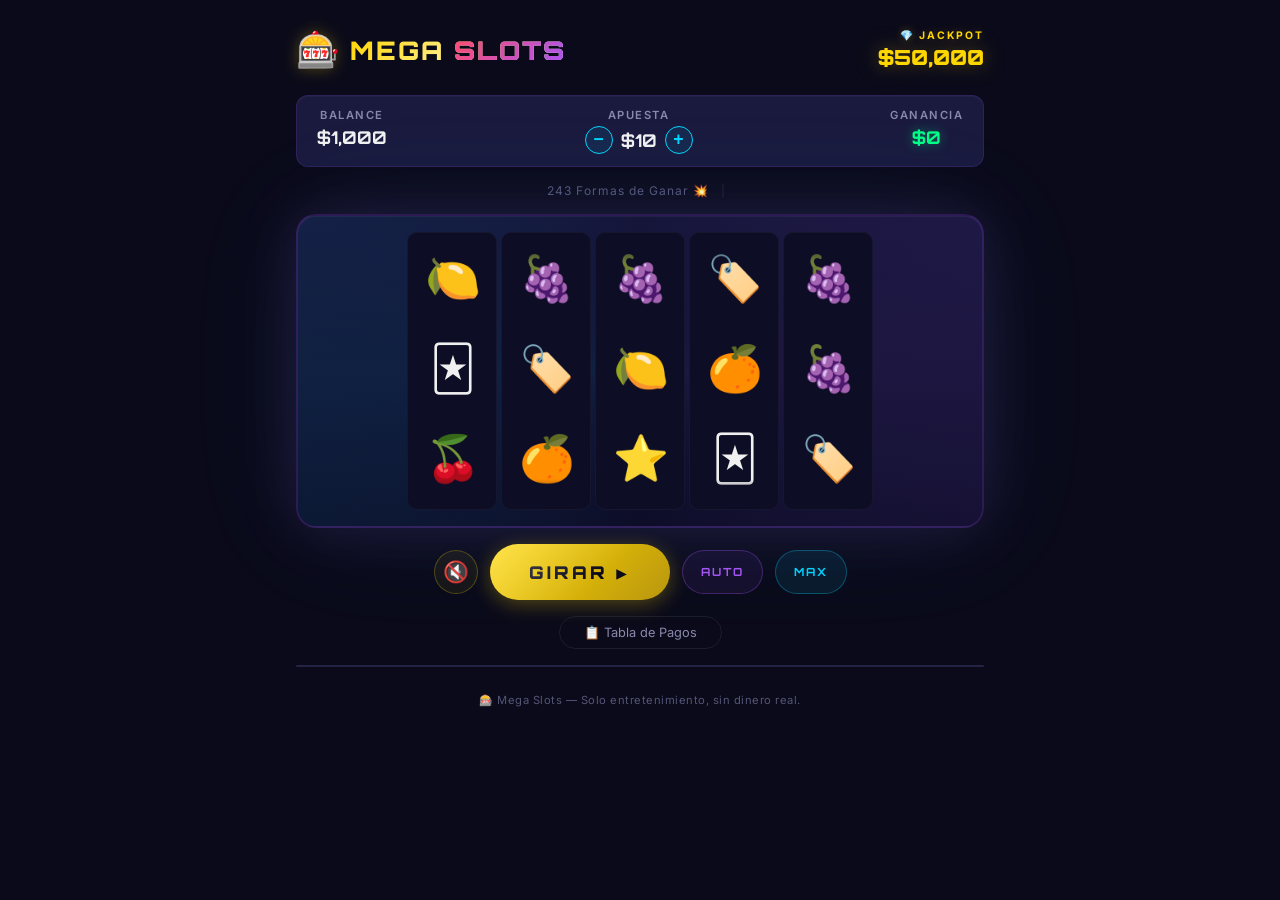
==== SLotou/index.html @ d278fda5 "Move to SLotou directory + add bonus volatility selection system" ====
<!DOCTYPE html>
<html lang="es">
<head>
  <meta charset="UTF-8">
  <meta name="viewport" content="width=device-width, initial-scale=1.0">
  <title>🎰 Mega Slots — Fortune Reels</title>
  <meta name="description" content="Juego de tragamonedas con 3 filas y 5 columnas. Gira los carretes y gana premios.">
  <link rel="preconnect" href="https://fonts.googleapis.com">
  <link href="https://fonts.googleapis.com/css2?family=Orbitron:wght@400;700;900&family=Inter:wght@400;600;700&display=swap" rel="stylesheet">
  <link rel="stylesheet" href="style.css">
</head>
<body>
  <div class="bg-particles" id="particles"></div>

  <div class="app">
    <!-- Header -->
    <header class="header">
      <div class="logo">
        <span class="logo-icon">🎰</span>
        <h1>MEGA <span class="accent">SLOTS</span></h1>
      </div>
      <div class="jackpot-display" id="jackpotDisplay">
        <span class="jackpot-label">💎 JACKPOT</span>
        <span class="jackpot-amount" id="jackpotAmount">$50,000</span>
      </div>
    </header>

    <!-- Balance Bar -->
    <div class="balance-bar">
      <div class="balance-item">
        <span class="balance-label">Balance</span>
        <span class="balance-value" id="balance">$1,000</span>
      </div>
      <div class="balance-item">
        <span class="balance-label">Apuesta</span>
        <div class="bet-controls">
          <button class="bet-btn" id="betDown" aria-label="Reducir apuesta">−</button>
          <span class="balance-value" id="betAmount">$10</span>
          <button class="bet-btn" id="betUp" aria-label="Aumentar apuesta">+</button>
        </div>
      </div>
      <div class="balance-item">
        <span class="balance-label">Ganancia</span>
        <span class="balance-value win-value" id="lastWin">$0</span>
      </div>
    </div>

    <!-- Paylines indicator -->
    <div class="paylines-bar">
      <span>243 Formas de Ganar 💥</span>
      <span class="separator">|</span>
      <span id="autoSpinLabel" style="display:none;">Auto: <strong id="autoSpinCount">0</strong></span>
    </div>

    <!-- Slot Machine -->
    <div class="machine-frame">
      <div class="machine-glow"></div>
      <div class="reels-container" id="reelsContainer">
        <!-- 5 reels, each with 3 visible symbols -->
        <div class="reel" id="reel-0"><div class="reel-strip"></div></div>
        <div class="reel" id="reel-1"><div class="reel-strip"></div></div>
        <div class="reel" id="reel-2"><div class="reel-strip"></div></div>
        <div class="reel" id="reel-3"><div class="reel-strip"></div></div>
        <div class="reel" id="reel-4"><div class="reel-strip"></div></div>
      </div>
      <!-- Win overlay -->
      <div class="win-overlay" id="winOverlay">
        <div class="win-text" id="winText"></div>
      </div>
    </div>

    <!-- Payline win highlights -->
    <div class="win-lines-canvas">
      <canvas id="winLinesCanvas"></canvas>
    </div>

    <!-- Bonus Overlay -->
    <div class="bonus-overlay" id="bonusOverlay">
      <div class="bonus-backdrop"></div>
      <div class="bonus-content" id="bonusContent">
        <!-- Phase 1: Symbol animation -->
        <div class="bonus-intro" id="bonusIntro">
          <div class="bonus-symbol-anim" id="bonusSymbolAnim">⭐</div>
          <div class="bonus-title">¡BONUS ACTIVADO!</div>
          <div class="bonus-subtitle">Elige tu volatilidad</div>
        </div>

        <!-- Phase 2: Volatility selection -->
        <div class="bonus-choices" id="bonusChoices">
          <div class="bonus-card" data-volatility="low" id="bonusCardLow">
            <div class="bonus-card-glow"></div>
            <div class="bonus-card-icon">🛡️</div>
            <div class="bonus-card-title">BAJA</div>
            <div class="bonus-card-subtitle">Volatilidad</div>
            <div class="bonus-card-divider"></div>
            <div class="bonus-card-spins">20 <span>Tiros Gratis</span></div>
            <div class="bonus-card-multi">x2 <span>cada tiro</span></div>
          </div>
          <div class="bonus-card" data-volatility="medium" id="bonusCardMedium">
            <div class="bonus-card-glow"></div>
            <div class="bonus-card-icon">⚡</div>
            <div class="bonus-card-title">MEDIA</div>
            <div class="bonus-card-subtitle">Volatilidad</div>
            <div class="bonus-card-divider"></div>
            <div class="bonus-card-spins">10 <span>Tiros Gratis</span></div>
            <div class="bonus-card-multi">x5 <span>cada tiro</span></div>
          </div>
          <div class="bonus-card" data-volatility="high" id="bonusCardHigh">
            <div class="bonus-card-glow"></div>
            <div class="bonus-card-icon">🔥</div>
            <div class="bonus-card-title">ALTA</div>
            <div class="bonus-card-subtitle">Volatilidad</div>
            <div class="bonus-card-divider"></div>
            <div class="bonus-card-spins">5 <span>Tiros Gratis</span></div>
            <div class="bonus-card-multi">x10 <span>cada tiro</span></div>
          </div>
        </div>
      </div>
    </div>

    <!-- Controls -->
    <div class="controls">
      <button class="sound-toggle" id="soundToggle" title="Activar sonido">🔇</button>
      <button class="spin-btn" id="spinBtn">
        <span class="spin-text">GIRAR</span>
        <span class="spin-icon">▶</span>
      </button>
      <button class="auto-btn" id="autoBtn" title="Auto Spin">AUTO</button>
      <button class="max-btn" id="maxBetBtn" title="Apuesta máxima">MAX</button>
    </div>

    <!-- Audio Controls -->
    <div class="audio-controls" id="audioControls" style="display:none;">
      <div class="audio-control-item">
        <label for="musicToggle">🎵 Música</label>
        <button class="music-toggle" id="musicToggle">OFF</button>
      </div>
      <div class="audio-control-item">
        <label for="volumeSlider">🔊 Volumen</label>
        <input type="range" id="volumeSlider" min="0" max="100" value="60" class="volume-slider">
      </div>
    </div>

    <!-- Paytable -->
    <div class="paytable-toggle">
      <button class="toggle-btn" id="paytableToggle">📋 Tabla de Pagos</button>
    </div>
    <div class="paytable" id="paytable">
      <h3>Tabla de Pagos</h3>
      <div class="paytable-grid" id="paytableGrid"></div>
      <div class="paytable-info">
        <p>🔹 243 Formas de Ganar — símbolos iguales en columnas consecutivas desde la izquierda.</p>
        <p>🔹 No importa la fila: solo necesitan coincidir en las columnas adyacentes.</p>
        <p>🔹 🃏 Wild sustituye cualquier símbolo excepto Scatter.</p>
        <p>🔹 ⭐ 3+ Scatters en cualquier posición otorgan giros gratis.</p>
      </div>
    </div>

    <!-- Footer -->
    <footer class="footer">
      <p>🎰 Mega Slots — Solo entretenimiento, sin dinero real.</p>
    </footer>
  </div>

  <script src="audio.js"></script>
  <script src="game.js"></script>
</body>
</html>
---- SLotou/style.css ----
/* ═══════════════════════════════════════════
   MEGA SLOTS — Design System
   ═══════════════════════════════════════════ */

:root {
  /* Colors */
  --bg-primary: #0a0a1a;
  --bg-secondary: #12122a;
  --bg-card: #1a1a3e;
  --bg-reel: #0d0d25;
  --gold: #ffd700;
  --gold-dark: #b8960f;
  --gold-glow: rgba(255, 215, 0, 0.3);
  --accent: #ff4d6d;
  --accent-glow: rgba(255, 77, 109, 0.4);
  --neon-blue: #00d4ff;
  --neon-purple: #a855f7;
  --neon-green: #22c55e;
  --text-primary: #f0f0f0;
  --text-secondary: #8888aa;
  --text-muted: #555577;
  --win-green: #00ff88;
  --danger: #ef4444;

  /* Spacing */
  --radius: 12px;
  --radius-lg: 20px;

  /* Shadows */
  --shadow-machine: 0 0 60px rgba(168, 85, 247, 0.15), 0 0 120px rgba(0, 212, 255, 0.08), inset 0 1px 0 rgba(255,255,255,0.05);
  --shadow-btn: 0 4px 20px rgba(255, 215, 0, 0.3);
  --shadow-win: 0 0 40px var(--win-green), 0 0 80px rgba(0, 255, 136, 0.3);

  /* Sizing */
  --symbol-size: 90px;
  --reel-gap: 4px;
}

/* ═══════════════════════════════════════════
   Reset & Base
   ═══════════════════════════════════════════ */
*, *::before, *::after {
  margin: 0;
  padding: 0;
  box-sizing: border-box;
}

html {
  font-size: 16px;
  scroll-behavior: smooth;
}

body {
  font-family: 'Inter', system-ui, sans-serif;
  background: var(--bg-primary);
  color: var(--text-primary);
  min-height: 100vh;
  overflow-x: hidden;
  position: relative;
}

/* ═══════════════════════════════════════════
   Background Particles
   ═══════════════════════════════════════════ */
.bg-particles {
  position: fixed;
  inset: 0;
  pointer-events: none;
  z-index: 0;
  overflow: hidden;
}

.particle {
  position: absolute;
  border-radius: 50%;
  opacity: 0;
  animation: floatParticle linear infinite;
}

@keyframes floatParticle {
  0% {
    opacity: 0;
    transform: translateY(100vh) scale(0);
  }
  10% {
    opacity: 1;
  }
  90% {
    opacity: 0.5;
  }
  100% {
    opacity: 0;
    transform: translateY(-10vh) scale(1);
  }
}

/* ═══════════════════════════════════════════
   App Layout
   ═══════════════════════════════════════════ */
.app {
  position: relative;
  z-index: 1;
  max-width: 720px;
  margin: 0 auto;
  padding: 20px 16px 40px;
  display: flex;
  flex-direction: column;
  align-items: center;
  gap: 16px;
}

/* ═══════════════════════════════════════════
   Header
   ═══════════════════════════════════════════ */
.header {
  width: 100%;
  display: flex;
  justify-content: space-between;
  align-items: center;
  padding: 8px 0;
}

.logo {
  display: flex;
  align-items: center;
  gap: 10px;
}

.logo-icon {
  font-size: 2.2rem;
  filter: drop-shadow(0 0 8px var(--gold-glow));
  animation: pulseIcon 2s ease-in-out infinite;
}

@keyframes pulseIcon {
  0%, 100% { transform: scale(1); }
  50% { transform: scale(1.08); }
}

.logo h1 {
  font-family: 'Orbitron', monospace;
  font-size: 1.6rem;
  font-weight: 900;
  letter-spacing: 2px;
  background: linear-gradient(135deg, var(--gold) 0%, #fff 50%, var(--gold) 100%);
  background-size: 200% auto;
  -webkit-background-clip: text;
  -webkit-text-fill-color: transparent;
  background-clip: text;
  animation: shimmerText 3s linear infinite;
}

@keyframes shimmerText {
  0% { background-position: 0% center; }
  100% { background-position: 200% center; }
}

.logo .accent {
  background: linear-gradient(135deg, var(--accent) 0%, var(--neon-purple) 100%);
  -webkit-background-clip: text;
  background-clip: text;
}

.jackpot-display {
  display: flex;
  flex-direction: column;
  align-items: flex-end;
  gap: 2px;
}

.jackpot-label {
  font-size: 0.65rem;
  font-weight: 700;
  text-transform: uppercase;
  letter-spacing: 2px;
  color: var(--gold);
  text-shadow: 0 0 10px var(--gold-glow);
}

.jackpot-amount {
  font-family: 'Orbitron', monospace;
  font-size: 1.3rem;
  font-weight: 900;
  color: var(--gold);
  text-shadow: 0 0 20px var(--gold-glow), 0 0 40px rgba(255, 215, 0, 0.15);
  animation: jackpotPulse 1.5s ease-in-out infinite;
}

@keyframes jackpotPulse {
  0%, 100% { text-shadow: 0 0 20px var(--gold-glow); }
  50% { text-shadow: 0 0 30px var(--gold-glow), 0 0 60px rgba(255, 215, 0, 0.2); }
}

/* ═══════════════════════════════════════════
   Balance Bar
   ═══════════════════════════════════════════ */
.balance-bar {
  width: 100%;
  display: flex;
  justify-content: space-between;
  background: var(--bg-card);
  border-radius: var(--radius);
  padding: 12px 20px;
  border: 1px solid rgba(168, 85, 247, 0.15);
  box-shadow: inset 0 1px 0 rgba(255,255,255,0.03);
}

.balance-item {
  display: flex;
  flex-direction: column;
  align-items: center;
  gap: 4px;
}

.balance-label {
  font-size: 0.7rem;
  text-transform: uppercase;
  letter-spacing: 1.5px;
  color: var(--text-secondary);
  font-weight: 600;
}

.balance-value {
  font-family: 'Orbitron', monospace;
  font-size: 1.1rem;
  font-weight: 700;
  color: var(--text-primary);
}

.win-value {
  color: var(--win-green);
  text-shadow: 0 0 12px rgba(0, 255, 136, 0.4);
}

.bet-controls {
  display: flex;
  align-items: center;
  gap: 8px;
}

.bet-btn {
  width: 28px;
  height: 28px;
  border-radius: 50%;
  border: 1px solid var(--neon-blue);
  background: rgba(0, 212, 255, 0.08);
  color: var(--neon-blue);
  font-size: 1.1rem;
  font-weight: 700;
  cursor: pointer;
  display: flex;
  align-items: center;
  justify-content: center;
  transition: all 0.2s ease;
  line-height: 1;
}

.bet-btn:hover {
  background: rgba(0, 212, 255, 0.2);
  box-shadow: 0 0 12px rgba(0, 212, 255, 0.3);
  transform: scale(1.1);
}

.bet-btn:active {
  transform: scale(0.95);
}

/* ═══════════════════════════════════════════
   Paylines Bar
   ═══════════════════════════════════════════ */
.paylines-bar {
  width: 100%;
  text-align: center;
  font-size: 0.75rem;
  color: var(--text-muted);
  letter-spacing: 1px;
}

.paylines-bar strong {
  color: var(--neon-blue);
}

.separator {
  margin: 0 8px;
  opacity: 0.3;
}

/* ═══════════════════════════════════════════
   Slot Machine Frame
   ═══════════════════════════════════════════ */
.machine-frame {
  position: relative;
  width: 100%;
  background: linear-gradient(180deg, #15153a 0%, #0d0d28 100%);
  border-radius: var(--radius-lg);
  padding: 16px 12px;
  border: 2px solid rgba(168, 85, 247, 0.2);
  box-shadow: var(--shadow-machine);
  overflow: hidden;
}

.machine-glow {
  position: absolute;
  inset: -2px;
  border-radius: var(--radius-lg);
  background: conic-gradient(from 0deg, transparent, var(--neon-purple), transparent, var(--neon-blue), transparent);
  opacity: 0.08;
  animation: rotateGlow 8s linear infinite;
  pointer-events: none;
  z-index: 0;
}

@keyframes rotateGlow {
  100% { transform: rotate(360deg); }
}

.machine-frame.spinning .machine-glow {
  opacity: 0.2;
  animation-duration: 2s;
}

.machine-frame.win-state {
  border-color: var(--win-green);
  box-shadow: var(--shadow-win);
}

/* ═══════════════════════════════════════════
   Reels
   ═══════════════════════════════════════════ */
.reels-container {
  position: relative;
  z-index: 1;
  display: flex;
  gap: var(--reel-gap);
  justify-content: center;
}

.reel {
  width: var(--symbol-size);
  height: calc(var(--symbol-size) * 3 + 8px);
  overflow: hidden;
  position: relative;
  background: var(--bg-reel);
  border-radius: 10px;
  border: 1px solid rgba(255,255,255,0.04);
}

/* Gradient overlay top & bottom for depth effect */
.reel::before,
.reel::after {
  content: '';
  position: absolute;
  left: 0;
  right: 0;
  height: 30px;
  z-index: 5;
  pointer-events: none;
}

.reel::before {
  top: 0;
  background: linear-gradient(to bottom, var(--bg-reel) 0%, transparent 100%);
}

.reel::after {
  bottom: 0;
  background: linear-gradient(to top, var(--bg-reel) 0%, transparent 100%);
}

.reel-strip {
  display: flex;
  flex-direction: column;
  transition: transform 0.1s linear;
}

.symbol {
  width: var(--symbol-size);
  height: var(--symbol-size);
  display: flex;
  align-items: center;
  justify-content: center;
  font-size: 2.8rem;
  position: relative;
  flex-shrink: 0;
  user-select: none;
  padding: 4px;
}

.symbol.highlight {
  animation: highlightSymbol 0.6s ease-in-out infinite alternate;
  z-index: 2;
}

@keyframes highlightSymbol {
  0% {
    background: rgba(0, 255, 136, 0.05);
    filter: brightness(1);
  }
  100% {
    background: rgba(0, 255, 136, 0.15);
    filter: brightness(1.3) drop-shadow(0 0 8px var(--win-green));
  }
}

/* ═══════════════════════════════════════════
   Win Overlay
   ═══════════════════════════════════════════ */
.win-overlay {
  position: absolute;
  inset: 0;
  display: flex;
  align-items: center;
  justify-content: center;
  z-index: 10;
  pointer-events: none;
  opacity: 0;
  transition: opacity 0.3s ease;
}

.win-overlay.show {
  opacity: 1;
}

.win-text {
  font-family: 'Orbitron', monospace;
  font-size: 2.2rem;
  font-weight: 900;
  color: var(--win-green);
  text-shadow: 0 0 20px var(--win-green), 0 0 60px rgba(0,255,136,0.4);
  animation: winBounce 0.5s cubic-bezier(0.34, 1.56, 0.64, 1);
  background: rgba(0,0,0,0.5);
  padding: 10px 30px;
  border-radius: var(--radius);
  border: 2px solid var(--win-green);
  backdrop-filter: blur(4px);
}

@keyframes winBounce {
  0% { transform: scale(0.3); opacity: 0; }
  100% { transform: scale(1); opacity: 1; }
}

.win-text.big-win {
  font-size: 2.8rem;
  color: var(--gold);
  text-shadow: 0 0 20px var(--gold), 0 0 60px rgba(255,215,0,0.5);
  border-color: var(--gold);
  animation: bigWinPulse 0.6s cubic-bezier(0.34, 1.56, 0.64, 1);
}

@keyframes bigWinPulse {
  0% { transform: scale(0.2) rotate(-5deg); }
  60% { transform: scale(1.15) rotate(2deg); }
  100% { transform: scale(1) rotate(0); }
}

/* ═══════════════════════════════════════════
   Win Lines Canvas
   ═══════════════════════════════════════════ */
.win-lines-canvas {
  display: none;
}

/* ═══════════════════════════════════════════
   Controls
   ═══════════════════════════════════════════ */
.controls {
  display: flex;
  gap: 12px;
  align-items: center;
}

.spin-btn {
  position: relative;
  width: 180px;
  height: 56px;
  border-radius: 28px;
  border: none;
  background: linear-gradient(135deg, var(--gold) 0%, var(--gold-dark) 100%);
  color: #0a0a1a;
  font-family: 'Orbitron', monospace;
  font-size: 1.1rem;
  font-weight: 900;
  letter-spacing: 3px;
  cursor: pointer;
  box-shadow: var(--shadow-btn);
  transition: all 0.25s ease;
  display: flex;
  align-items: center;
  justify-content: center;
  gap: 8px;
  overflow: hidden;
}

.spin-btn::before {
  content: '';
  position: absolute;
  inset: 0;
  border-radius: 28px;
  background: linear-gradient(135deg, rgba(255,255,255,0.3) 0%, transparent 60%);
  pointer-events: none;
}

.spin-btn:hover {
  transform: translateY(-2px) scale(1.03);
  box-shadow: 0 6px 30px rgba(255, 215, 0, 0.45);
}

.spin-btn:active {
  transform: translateY(0) scale(0.97);
  box-shadow: 0 2px 10px rgba(255, 215, 0, 0.3);
}

.spin-btn:disabled {
  opacity: 0.5;
  cursor: not-allowed;
  transform: none;
}

.spin-btn.spinning .spin-icon {
  animation: spinRotate 0.8s linear infinite;
}

@keyframes spinRotate {
  100% { transform: rotate(360deg); }
}

.auto-btn, .max-btn {
  height: 44px;
  padding: 0 18px;
  border-radius: 22px;
  border: 1px solid rgba(168, 85, 247, 0.3);
  background: rgba(168, 85, 247, 0.08);
  color: var(--neon-purple);
  font-family: 'Orbitron', monospace;
  font-size: 0.7rem;
  font-weight: 700;
  letter-spacing: 2px;
  cursor: pointer;
  transition: all 0.2s ease;
}

.auto-btn:hover, .max-btn:hover {
  background: rgba(168, 85, 247, 0.2);
  border-color: var(--neon-purple);
  box-shadow: 0 0 15px rgba(168, 85, 247, 0.2);
}

.auto-btn.active {
  background: var(--neon-purple);
  color: white;
  border-color: var(--neon-purple);
}

.max-btn {
  border-color: rgba(0, 212, 255, 0.3);
  background: rgba(0, 212, 255, 0.08);
  color: var(--neon-blue);
}

.max-btn:hover {
  background: rgba(0, 212, 255, 0.2);
  border-color: var(--neon-blue);
  box-shadow: 0 0 15px rgba(0, 212, 255, 0.2);
}

/* Sound toggle (speaker icon) */
.sound-toggle {
  width: 44px;
  height: 44px;
  border-radius: 50%;
  border: 1px solid rgba(255, 215, 0, 0.25);
  background: rgba(255, 215, 0, 0.06);
  color: var(--text-secondary);
  font-size: 1.3rem;
  cursor: pointer;
  transition: all 0.2s ease;
  display: flex;
  align-items: center;
  justify-content: center;
  line-height: 1;
}

.sound-toggle:hover {
  background: rgba(255, 215, 0, 0.15);
  border-color: var(--gold);
  box-shadow: 0 0 12px rgba(255, 215, 0, 0.2);
}

.sound-toggle.active {
  color: var(--gold);
  border-color: var(--gold);
  background: rgba(255, 215, 0, 0.12);
  box-shadow: 0 0 15px rgba(255, 215, 0, 0.2);
}

/* Audio controls panel */
.audio-controls {
  width: 100%;
  display: flex;
  justify-content: center;
  gap: 24px;
  padding: 10px 20px;
  background: var(--bg-card);
  border-radius: var(--radius);
  border: 1px solid rgba(255, 215, 0, 0.08);
  animation: fadeSlideIn 0.3s ease;
}

@keyframes fadeSlideIn {
  from { opacity: 0; transform: translateY(-8px); }
  to { opacity: 1; transform: translateY(0); }
}

.audio-control-item {
  display: flex;
  align-items: center;
  gap: 10px;
}

.audio-control-item label {
  font-size: 0.75rem;
  color: var(--text-secondary);
  letter-spacing: 0.5px;
  white-space: nowrap;
}

.music-toggle {
  padding: 4px 14px;
  border-radius: 12px;
  border: 1px solid rgba(168, 85, 247, 0.3);
  background: rgba(168, 85, 247, 0.08);
  color: var(--text-secondary);
  font-family: 'Orbitron', monospace;
  font-size: 0.6rem;
  font-weight: 700;
  letter-spacing: 1px;
  cursor: pointer;
  transition: all 0.2s ease;
}

.music-toggle:hover {
  background: rgba(168, 85, 247, 0.2);
}

.music-toggle.active {
  background: var(--neon-purple);
  color: white;
  border-color: var(--neon-purple);
  box-shadow: 0 0 10px rgba(168, 85, 247, 0.3);
}

/* Volume slider */
.volume-slider {
  -webkit-appearance: none;
  appearance: none;
  width: 100px;
  height: 4px;
  border-radius: 2px;
  background: rgba(255, 255, 255, 0.1);
  outline: none;
  cursor: pointer;
}

.volume-slider::-webkit-slider-thumb {
  -webkit-appearance: none;
  appearance: none;
  width: 16px;
  height: 16px;
  border-radius: 50%;
  background: var(--gold);
  box-shadow: 0 0 8px rgba(255, 215, 0, 0.4);
  cursor: pointer;
  transition: transform 0.15s ease;
}

.volume-slider::-webkit-slider-thumb:hover {
  transform: scale(1.2);
}

.volume-slider::-moz-range-thumb {
  width: 16px;
  height: 16px;
  border-radius: 50%;
  background: var(--gold);
  box-shadow: 0 0 8px rgba(255, 215, 0, 0.4);
  border: none;
  cursor: pointer;
}

/* ═══════════════════════════════════════════
   Paytable
   ═══════════════════════════════════════════ */
.paytable-toggle {
  width: 100%;
  text-align: center;
}

.toggle-btn {
  background: transparent;
  border: 1px solid rgba(255,255,255,0.08);
  color: var(--text-secondary);
  padding: 8px 24px;
  border-radius: 20px;
  font-size: 0.8rem;
  cursor: pointer;
  transition: all 0.2s ease;
  font-family: 'Inter', sans-serif;
}

.toggle-btn:hover {
  color: var(--text-primary);
  border-color: rgba(255,255,255,0.15);
  background: rgba(255,255,255,0.03);
}

.paytable {
  width: 100%;
  max-height: 0;
  overflow: hidden;
  transition: max-height 0.4s ease, padding 0.4s ease;
  background: var(--bg-card);
  border-radius: var(--radius);
  border: 1px solid rgba(255,255,255,0.04);
}

.paytable.open {
  max-height: 600px;
  padding: 20px;
}

.paytable h3 {
  font-family: 'Orbitron', monospace;
  font-size: 0.9rem;
  color: var(--gold);
  text-align: center;
  margin-bottom: 16px;
  letter-spacing: 2px;
}

.paytable-grid {
  display: grid;
  grid-template-columns: repeat(auto-fill, minmax(120px, 1fr));
  gap: 10px;
}

.pay-item {
  display: flex;
  flex-direction: column;
  align-items: center;
  gap: 4px;
  padding: 10px 6px;
  background: rgba(255,255,255,0.02);
  border-radius: 8px;
  border: 1px solid rgba(255,255,255,0.04);
}

.pay-item .pay-symbol {
  font-size: 2rem;
}

.pay-item .pay-name {
  font-size: 0.65rem;
  color: var(--text-secondary);
  text-transform: uppercase;
  letter-spacing: 1px;
}

.pay-item .pay-values {
  font-family: 'Orbitron', monospace;
  font-size: 0.65rem;
  color: var(--neon-blue);
  text-align: center;
  line-height: 1.4;
}

.paytable-info {
  margin-top: 16px;
  padding-top: 12px;
  border-top: 1px solid rgba(255,255,255,0.05);
}

.paytable-info p {
  font-size: 0.72rem;
  color: var(--text-muted);
  margin-bottom: 4px;
}

/* ═══════════════════════════════════════════
   Footer
   ═══════════════════════════════════════════ */
.footer {
  margin-top: 10px;
  text-align: center;
}

.footer p {
  font-size: 0.7rem;
  color: var(--text-muted);
  letter-spacing: 0.5px;
}

/* ═══════════════════════════════════════════
   Coin Explosion Animation
   ═══════════════════════════════════════════ */
.coin {
  position: fixed;
  font-size: 1.6rem;
  pointer-events: none;
  z-index: 100;
  animation: coinFly 1.2s cubic-bezier(0.25, 0.46, 0.45, 0.94) forwards;
}

@keyframes coinFly {
  0% {
    opacity: 1;
    transform: translate(0, 0) scale(1) rotate(0deg);
  }
  70% {
    opacity: 1;
  }
  100% {
    opacity: 0;
    transform: translate(var(--dx), var(--dy)) scale(0.3) rotate(720deg);
  }
}

/* ═══════════════════════════════════════════
   Notification Toast
   ═══════════════════════════════════════════ */
.toast {
  position: fixed;
  bottom: 30px;
  left: 50%;
  transform: translateX(-50%) translateY(100px);
  background: var(--bg-card);
  color: var(--text-primary);
  padding: 12px 28px;
  border-radius: 30px;
  font-size: 0.85rem;
  font-weight: 600;
  border: 1px solid rgba(168, 85, 247, 0.3);
  box-shadow: 0 8px 30px rgba(0,0,0,0.4);
  z-index: 200;
  transition: transform 0.4s cubic-bezier(0.34, 1.56, 0.64, 1);
  white-space: nowrap;
}

.toast.show {
  transform: translateX(-50%) translateY(0);
}

/* ═══════════════════════════════════════════
   Free Spins Banner
   ═══════════════════════════════════════════ */
.free-spins-banner {
  width: 100%;
  text-align: center;
  padding: 8px;
  background: linear-gradient(90deg, transparent, rgba(168, 85, 247, 0.15), transparent);
  border-radius: var(--radius);
  font-family: 'Orbitron', monospace;
  font-size: 0.8rem;
  color: var(--neon-purple);
  letter-spacing: 2px;
  display: none;
  animation: freeSpinPulse 1s ease-in-out infinite alternate;
}

.free-spins-banner.visible {
  display: block;
}

@keyframes freeSpinPulse {
  0% { opacity: 0.7; }
  100% { opacity: 1; text-shadow: 0 0 10px var(--neon-purple); }
}

/* ═══════════════════════════════════════════
   Bonus Overlay
   ═══════════════════════════════════════════ */
.bonus-overlay {
  position: fixed;
  inset: 0;
  z-index: 500;
  display: none;
  align-items: center;
  justify-content: center;
}

.bonus-overlay.active {
  display: flex;
}

.bonus-backdrop {
  position: absolute;
  inset: 0;
  background: radial-gradient(ellipse at center, rgba(168, 85, 247, 0.15) 0%, rgba(0, 0, 0, 0.92) 70%);
  animation: bonusBackdropIn 0.6s ease forwards;
  pointer-events: none;
}

@keyframes bonusBackdropIn {
  from { opacity: 0; }
  to { opacity: 1; }
}

.bonus-content {
  position: relative;
  z-index: 1;
  display: flex;
  flex-direction: column;
  align-items: center;
  gap: 30px;
  max-width: 640px;
  width: 90%;
}

/* ── Bonus Intro (symbol animation + title) ── */
.bonus-intro {
  display: flex;
  flex-direction: column;
  align-items: center;
  gap: 12px;
}

.bonus-symbol-anim {
  font-size: 6rem;
  animation: bonusSymbolEntry 1.2s cubic-bezier(0.34, 1.56, 0.64, 1) forwards,
             bonusSymbolFloat 2s ease-in-out 1.2s infinite alternate;
  filter: drop-shadow(0 0 30px rgba(255, 215, 0, 0.6)) drop-shadow(0 0 60px rgba(255, 215, 0, 0.3));
  transform: scale(0);
}

@keyframes bonusSymbolEntry {
  0% {
    transform: scale(0) rotate(-180deg);
    opacity: 0;
  }
  60% {
    transform: scale(1.3) rotate(15deg);
    opacity: 1;
  }
  100% {
    transform: scale(1) rotate(0deg);
    opacity: 1;
  }
}

@keyframes bonusSymbolFloat {
  0% { transform: translateY(0) scale(1); }
  100% { transform: translateY(-12px) scale(1.05); }
}

.bonus-title {
  font-family: 'Orbitron', monospace;
  font-size: 2.2rem;
  font-weight: 900;
  letter-spacing: 4px;
  background: linear-gradient(135deg, var(--gold) 0%, #fff 40%, var(--gold) 80%);
  background-size: 200% auto;
  -webkit-background-clip: text;
  -webkit-text-fill-color: transparent;
  background-clip: text;
  animation: bonusTitleIn 0.8s ease 0.5s both, shimmerText 2s linear 1.3s infinite;
  text-shadow: none;
  text-align: center;
}

@keyframes bonusTitleIn {
  from {
    opacity: 0;
    transform: translateY(30px) scale(0.8);
    filter: blur(8px);
  }
  to {
    opacity: 1;
    transform: translateY(0) scale(1);
    filter: blur(0);
  }
}

.bonus-subtitle {
  font-family: 'Inter', sans-serif;
  font-size: 1rem;
  color: var(--text-secondary);
  letter-spacing: 3px;
  text-transform: uppercase;
  animation: bonusTitleIn 0.8s ease 0.9s both;
}

/* ── Volatility Cards ── */
.bonus-choices {
  display: flex;
  gap: 16px;
  opacity: 0;
  animation: bonusChoicesIn 0.8s ease 1.4s both;
}

@keyframes bonusChoicesIn {
  from {
    opacity: 0;
    transform: translateY(40px);
  }
  to {
    opacity: 1;
    transform: translateY(0);
  }
}

.bonus-card {
  position: relative;
  display: flex;
  flex-direction: column;
  align-items: center;
  gap: 8px;
  padding: 24px 22px 20px;
  border-radius: 18px;
  background: rgba(20, 20, 50, 0.85);
  border: 2px solid rgba(255, 255, 255, 0.08);
  cursor: pointer;
  transition: all 0.35s cubic-bezier(0.34, 1.56, 0.64, 1);
  overflow: hidden;
  min-width: 160px;
  backdrop-filter: blur(12px);
}

.bonus-card-glow {
  position: absolute;
  inset: -2px;
  border-radius: 18px;
  opacity: 0;
  transition: opacity 0.3s ease;
  pointer-events: none;
  z-index: -1;
}

/* Low volatility - green theme */
.bonus-card[data-volatility="low"] {
  border-color: rgba(34, 197, 94, 0.2);
}
.bonus-card[data-volatility="low"] .bonus-card-glow {
  background: conic-gradient(from 0deg, transparent, rgba(34, 197, 94, 0.3), transparent);
  animation: rotateGlow 4s linear infinite;
}
.bonus-card[data-volatility="low"] .bonus-card-title {
  color: var(--neon-green);
  text-shadow: 0 0 10px rgba(34, 197, 94, 0.4);
}
.bonus-card[data-volatility="low"] .bonus-card-multi {
  color: var(--neon-green);
}

/* Medium volatility - purple theme */
.bonus-card[data-volatility="medium"] {
  border-color: rgba(168, 85, 247, 0.2);
}
.bonus-card[data-volatility="medium"] .bonus-card-glow {
  background: conic-gradient(from 0deg, transparent, rgba(168, 85, 247, 0.3), transparent);
  animation: rotateGlow 4s linear infinite;
}
.bonus-card[data-volatility="medium"] .bonus-card-title {
  color: var(--neon-purple);
  text-shadow: 0 0 10px rgba(168, 85, 247, 0.4);
}
.bonus-card[data-volatility="medium"] .bonus-card-multi {
  color: var(--neon-purple);
}

/* High volatility - red/gold theme */
.bonus-card[data-volatility="high"] {
  border-color: rgba(255, 77, 109, 0.2);
}
.bonus-card[data-volatility="high"] .bonus-card-glow {
  background: conic-gradient(from 0deg, transparent, rgba(255, 77, 109, 0.3), transparent);
  animation: rotateGlow 4s linear infinite;
}
.bonus-card[data-volatility="high"] .bonus-card-title {
  color: var(--accent);
  text-shadow: 0 0 10px var(--accent-glow);
}
.bonus-card[data-volatility="high"] .bonus-card-multi {
  color: var(--accent);
}

/* Card hover */
.bonus-card:hover {
  transform: translateY(-10px) scale(1.05);
  border-color: rgba(255, 255, 255, 0.2);
  box-shadow: 0 12px 40px rgba(0, 0, 0, 0.5);
}

.bonus-card:hover .bonus-card-glow {
  opacity: 1;
}

/* Card selected */
.bonus-card.selected {
  transform: scale(1.1);
  border-color: var(--gold) !important;
  box-shadow: 0 0 30px var(--gold-glow), 0 0 60px rgba(255, 215, 0, 0.2);
  animation: bonusCardSelected 0.5s ease;
}

.bonus-card.not-selected {
  opacity: 0.2;
  transform: scale(0.9);
  pointer-events: none;
  filter: grayscale(0.8);
}

@keyframes bonusCardSelected {
  0% { transform: scale(1.05); }
  40% { transform: scale(1.2); }
  100% { transform: scale(1.1); }
}

.bonus-card-icon {
  font-size: 2.5rem;
  margin-bottom: 4px;
  transition: transform 0.3s ease;
}

.bonus-card:hover .bonus-card-icon {
  transform: scale(1.15);
}

.bonus-card-title {
  font-family: 'Orbitron', monospace;
  font-size: 1.1rem;
  font-weight: 900;
  letter-spacing: 3px;
}

.bonus-card-subtitle {
  font-size: 0.65rem;
  color: var(--text-muted);
  text-transform: uppercase;
  letter-spacing: 2px;
  margin-top: -4px;
}

.bonus-card-divider {
  width: 60%;
  height: 1px;
  background: linear-gradient(90deg, transparent, rgba(255,255,255,0.15), transparent);
  margin: 4px 0;
}

.bonus-card-spins {
  font-family: 'Orbitron', monospace;
  font-size: 1.6rem;
  font-weight: 900;
  color: var(--text-primary);
}

.bonus-card-spins span {
  display: block;
  font-family: 'Inter', sans-serif;
  font-size: 0.6rem;
  font-weight: 600;
  color: var(--text-secondary);
  text-transform: uppercase;
  letter-spacing: 1.5px;
  margin-top: 2px;
}

.bonus-card-multi {
  font-family: 'Orbitron', monospace;
  font-size: 2rem;
  font-weight: 900;
  margin-top: 4px;
}

.bonus-card-multi span {
  display: block;
  font-family: 'Inter', sans-serif;
  font-size: 0.6rem;
  font-weight: 600;
  color: var(--text-muted);
  text-transform: uppercase;
  letter-spacing: 1.5px;
  margin-top: 2px;
}

/* Bonus particles */
.bonus-particle {
  position: fixed;
  width: 4px;
  height: 4px;
  border-radius: 50%;
  pointer-events: none;
  z-index: 501;
  animation: bonusParticleFly 2s ease-out forwards;
}

@keyframes bonusParticleFly {
  0% {
    opacity: 1;
    transform: translate(0, 0) scale(1);
  }
  100% {
    opacity: 0;
    transform: translate(var(--bpx), var(--bpy)) scale(0);
  }
}

/* ═══════════════════════════════════════════
   Responsive
   ═══════════════════════════════════════════ */
@media (max-width: 550px) {
  :root {
    --symbol-size: 62px;
  }

  .logo h1 {
    font-size: 1.1rem;
  }

  .logo-icon {
    font-size: 1.6rem;
  }

  .jackpot-amount {
    font-size: 1rem;
  }

  .balance-bar {
    padding: 10px 12px;
  }

  .balance-value {
    font-size: 0.9rem;
  }

  .spin-btn {
    width: 140px;
    height: 48px;
    font-size: 0.9rem;
  }

  .win-text {
    font-size: 1.6rem;
  }

  .symbol {
    font-size: 2rem;
  }

  .bonus-choices {
    flex-direction: column;
    align-items: center;
    gap: 12px;
  }

  .bonus-card {
    min-width: 260px;
    flex-direction: row;
    flex-wrap: wrap;
    justify-content: center;
    padding: 16px 20px;
    gap: 6px 12px;
  }

  .bonus-card-icon {
    font-size: 2rem;
  }

  .bonus-card-divider {
    width: 100%;
  }

  .bonus-card-spins,
  .bonus-card-multi {
    font-size: 1.2rem;
  }

  .bonus-title {
    font-size: 1.5rem;
  }

  .bonus-symbol-anim {
    font-size: 4rem;
  }
}

@media (max-width: 380px) {
  :root {
    --symbol-size: 52px;
  }

  .app {
    padding: 12px 8px 30px;
  }

  .bonus-card {
    min-width: 220px;
    padding: 12px 16px;
  }

  .bonus-title {
    font-size: 1.2rem;
    letter-spacing: 2px;
  }
}
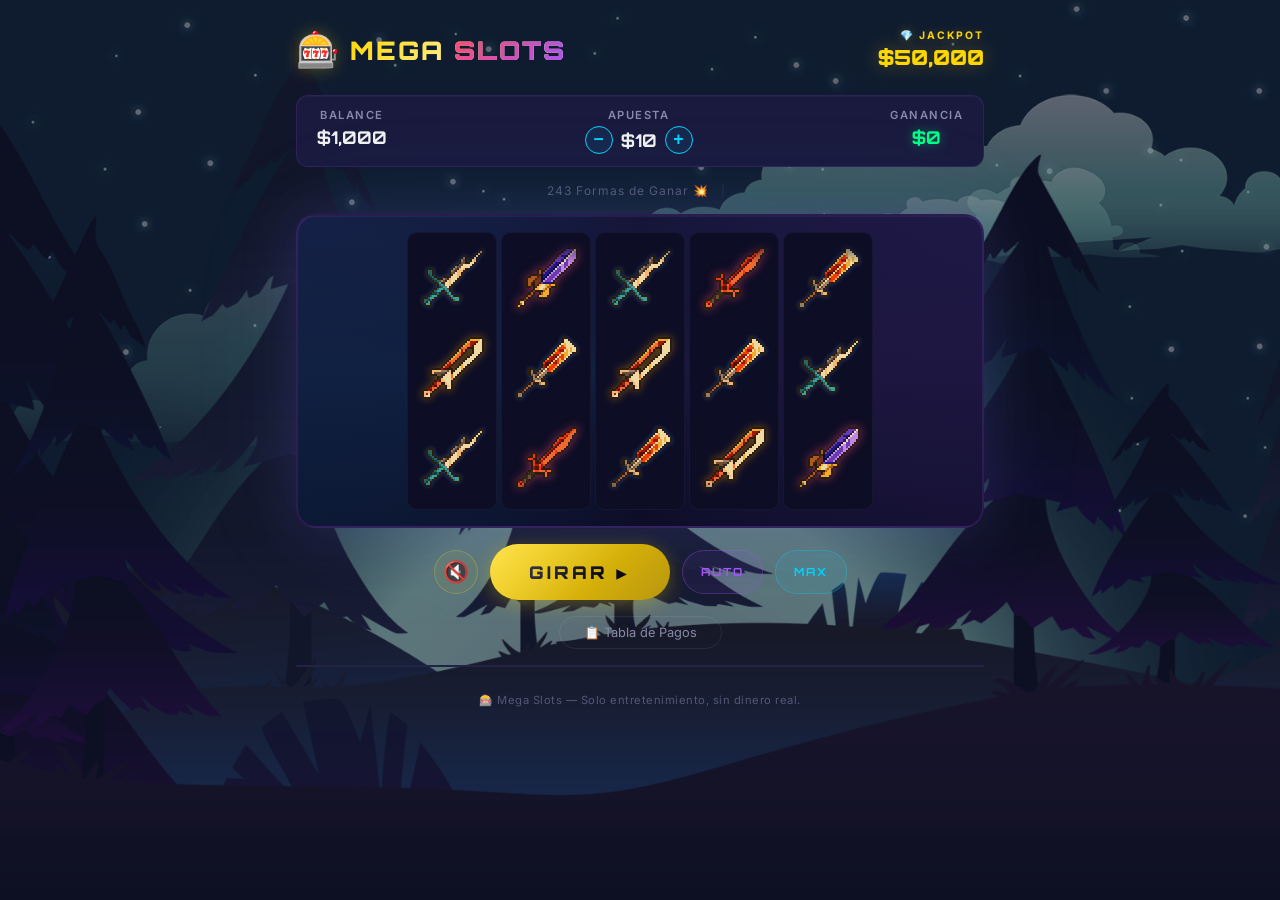
==== commit 7f780724: "Replace emojis with weapon icons + parallax night forest background + tier-based glow effects" ====
--- a/SLotou/index.html
+++ b/SLotou/index.html
@@ -10,6 +10,16 @@
   <link rel="stylesheet" href="style.css">
 </head>
 <body>
+  <!-- Parallax Background -->
+  <div class="parallax-bg">
+    <div class="bg-layer bg-sky"></div>
+    <div class="bg-layer bg-clouds-1"></div>
+    <div class="bg-layer bg-clouds-2"></div>
+    <div class="bg-layer bg-ground-1"></div>
+    <div class="bg-layer bg-ground-2"></div>
+    <div class="bg-layer bg-ground-3"></div>
+    <div class="bg-overlay"></div>
+  </div>
   <div class="bg-particles" id="particles"></div>
 
   <div class="app">
--- a/SLotou/style.css
+++ b/SLotou/style.css
@@ -60,8 +60,66 @@
 }
 
 /* ═══════════════════════════════════════════
-   Background Particles
-   ═══════════════════════════════════════════ */
+   Parallax Background
+   ═══════════════════════════════════════════ */
+.parallax-bg {
+  position: fixed;
+  inset: 0;
+  z-index: 0;
+  overflow: hidden;
+}
+
+.bg-layer {
+  position: absolute;
+  inset: 0;
+  background-size: cover;
+  background-position: center bottom;
+  background-repeat: no-repeat;
+}
+
+.bg-sky {
+  background-image: url('PNG/game_background_3/layers/sky.png');
+}
+
+.bg-clouds-1 {
+  background-image: url('PNG/game_background_3/layers/clouds_1.png');
+  animation: cloudDrift1 100s ease-in-out infinite alternate;
+}
+
+.bg-clouds-2 {
+  background-image: url('PNG/game_background_3/layers/clouds_2.png');
+  animation: cloudDrift2 70s ease-in-out infinite alternate;
+}
+
+.bg-ground-1 {
+  background-image: url('PNG/game_background_3/layers/ground_1.png');
+}
+
+.bg-ground-2 {
+  background-image: url('PNG/game_background_3/layers/ground_2.png');
+}
+
+.bg-ground-3 {
+  background-image: url('PNG/game_background_3/layers/ground_3.png');
+}
+
+.bg-overlay {
+  position: absolute;
+  inset: 0;
+  background: rgba(10, 10, 26, 0.35);
+}
+
+@keyframes cloudDrift1 {
+  0%   { transform: translateX(-40px); }
+  100% { transform: translateX(40px); }
+}
+
+@keyframes cloudDrift2 {
+  0%   { transform: translateX(25px) translateY(0); }
+  100% { transform: translateX(-25px) translateY(-8px); }
+}
+
+/* ── Floating Particles (fireflies) ── */
 .bg-particles {
   position: fixed;
   inset: 0;
@@ -78,20 +136,10 @@
 }
 
 @keyframes floatParticle {
-  0% {
-    opacity: 0;
-    transform: translateY(100vh) scale(0);
-  }
-  10% {
-    opacity: 1;
-  }
-  90% {
-    opacity: 0.5;
-  }
-  100% {
-    opacity: 0;
-    transform: translateY(-10vh) scale(1);
-  }
+  0%   { opacity: 0; transform: translateY(100vh) scale(0); }
+  10%  { opacity: 0.8; }
+  90%  { opacity: 0.3; }
+  100% { opacity: 0; transform: translateY(-10vh) scale(1); }
 }
 
 /* ═══════════════════════════════════════════
@@ -379,12 +427,80 @@
   display: flex;
   align-items: center;
   justify-content: center;
-  font-size: 2.8rem;
   position: relative;
   flex-shrink: 0;
   user-select: none;
-  padding: 4px;
-}
+  padding: 6px;
+}
+
+.symbol-img {
+  width: 85%;
+  height: 85%;
+  object-fit: contain;
+  image-rendering: pixelated;
+  image-rendering: crisp-edges;
+  transition: filter 0.3s ease;
+}
+
+/* ── Tier-based visual hierarchy ── */
+.symbol[data-tier="wild"] {
+  background: radial-gradient(circle, rgba(255, 215, 0, 0.12) 0%, transparent 70%);
+}
+.symbol[data-tier="wild"] .symbol-img {
+  filter: drop-shadow(0 0 6px rgba(255, 215, 0, 0.7)) drop-shadow(0 0 12px rgba(255, 180, 0, 0.3));
+  animation: wildPulse 2s ease-in-out infinite;
+}
+.symbol[data-tier="wild"]::after {
+  content: 'WILD';
+  position: absolute;
+  bottom: 1px;
+  font-family: 'Orbitron', monospace;
+  font-size: 0.45rem;
+  font-weight: 900;
+  color: var(--gold);
+  text-shadow: 0 0 6px rgba(255, 215, 0, 0.9), 0 1px 2px rgba(0,0,0,0.8);
+  letter-spacing: 2px;
+}
+
+@keyframes wildPulse {
+  0%, 100% { filter: drop-shadow(0 0 6px rgba(255,215,0,0.7)) brightness(1); }
+  50%      { filter: drop-shadow(0 0 10px rgba(255,215,0,0.9)) brightness(1.15); }
+}
+
+.symbol[data-tier="scatter"] {
+  background: radial-gradient(circle, rgba(168, 85, 247, 0.15) 0%, transparent 70%);
+}
+.symbol[data-tier="scatter"] .symbol-img {
+  filter: drop-shadow(0 0 8px rgba(168, 85, 247, 0.8)) drop-shadow(0 0 16px rgba(255, 215, 0, 0.3));
+  animation: scatterGlow 1.8s ease-in-out infinite alternate;
+}
+.symbol[data-tier="scatter"]::after {
+  content: 'BONUS';
+  position: absolute;
+  bottom: 1px;
+  font-family: 'Orbitron', monospace;
+  font-size: 0.4rem;
+  font-weight: 900;
+  color: var(--neon-purple);
+  text-shadow: 0 0 6px rgba(168, 85, 247, 0.9), 0 1px 2px rgba(0,0,0,0.8);
+  letter-spacing: 2px;
+}
+
+@keyframes scatterGlow {
+  0%   { filter: drop-shadow(0 0 6px rgba(168,85,247,0.6)) brightness(1); }
+  100% { filter: drop-shadow(0 0 14px rgba(168,85,247,1)) drop-shadow(0 0 20px rgba(255,215,0,0.4)) brightness(1.2); }
+}
+
+.symbol[data-tier="premium"] .symbol-img {
+  filter: drop-shadow(0 0 5px rgba(255, 77, 109, 0.5));
+}
+.symbol[data-tier="high"] .symbol-img {
+  filter: drop-shadow(0 0 4px rgba(255, 165, 0, 0.4));
+}
+.symbol[data-tier="mid"] .symbol-img {
+  filter: drop-shadow(0 0 2px rgba(100, 180, 255, 0.3));
+}
+/* low tier: no glow, just the image */
 
 .symbol.highlight {
   animation: highlightSymbol 0.6s ease-in-out infinite alternate;
@@ -392,14 +508,11 @@
 }
 
 @keyframes highlightSymbol {
-  0% {
-    background: rgba(0, 255, 136, 0.05);
-    filter: brightness(1);
-  }
-  100% {
-    background: rgba(0, 255, 136, 0.15);
-    filter: brightness(1.3) drop-shadow(0 0 8px var(--win-green));
-  }
+  0%   { background: rgba(0, 255, 136, 0.05); }
+  100% { background: rgba(0, 255, 136, 0.2); box-shadow: inset 0 0 15px rgba(0,255,136,0.3); }
+}
+.symbol.highlight .symbol-img {
+  filter: drop-shadow(0 0 10px var(--win-green)) brightness(1.3) !important;
 }
 
 /* ═══════════════════════════════════════════
@@ -757,6 +870,19 @@
 
 .pay-item .pay-symbol {
   font-size: 2rem;
+  width: 48px;
+  height: 48px;
+  display: flex;
+  align-items: center;
+  justify-content: center;
+}
+
+.pay-item .pay-symbol img {
+  width: 100%;
+  height: 100%;
+  object-fit: contain;
+  image-rendering: pixelated;
+  image-rendering: crisp-edges;
 }
 
 .pay-item .pay-name {
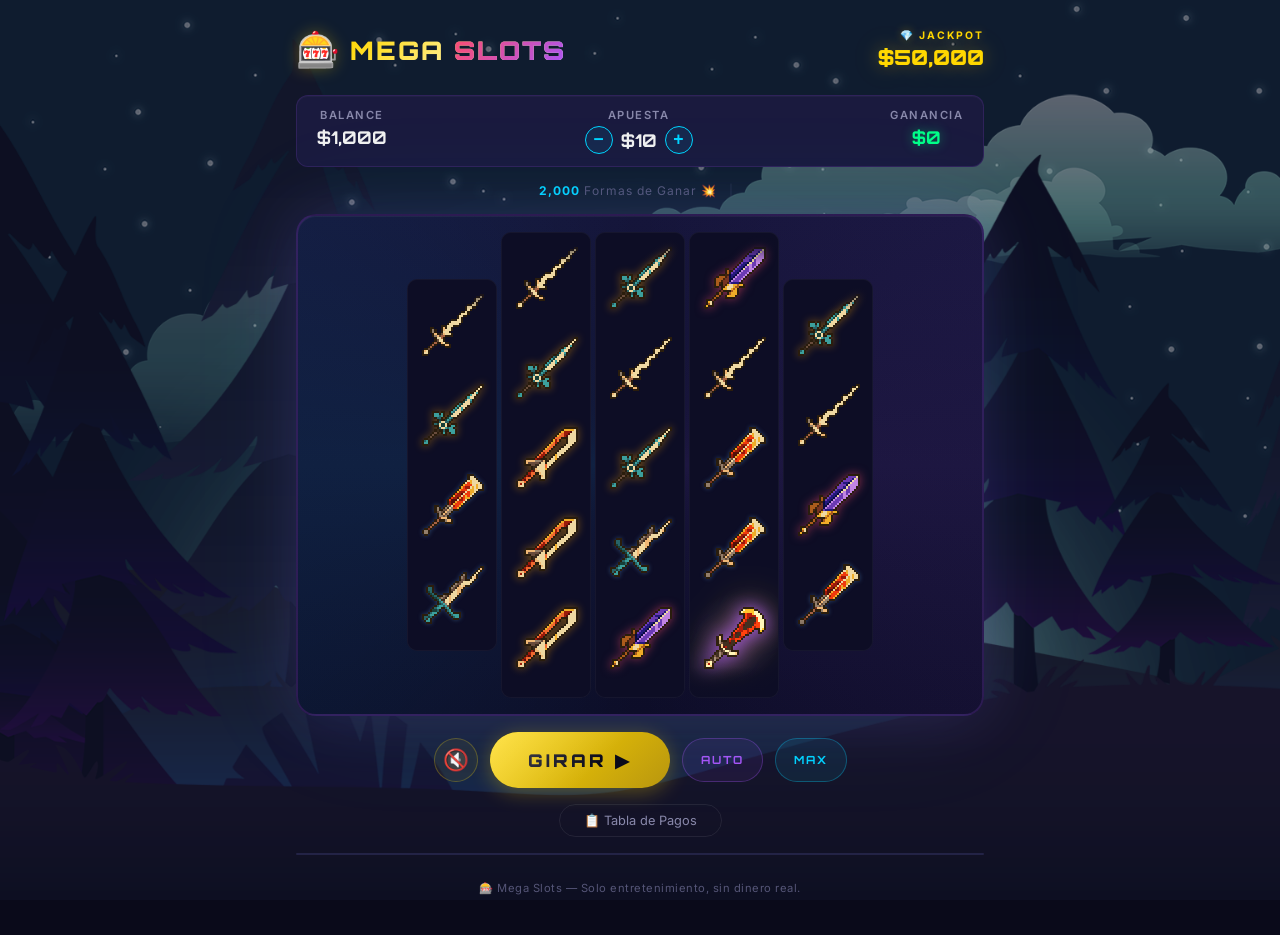
==== commit 868d1d97: "Variable reel layout 4-5-5-5-4: 2000 ways to win, column-major grid" ====
--- a/SLotou/index.html
+++ b/SLotou/index.html
@@ -57,7 +57,7 @@
 
     <!-- Paylines indicator -->
     <div class="paylines-bar">
-      <span>243 Formas de Ganar 💥</span>
+      <span><strong>2,000</strong> Formas de Ganar 💥</span>
       <span class="separator">|</span>
       <span id="autoSpinLabel" style="display:none;">Auto: <strong id="autoSpinCount">0</strong></span>
     </div>
--- a/SLotou/style.css
+++ b/SLotou/style.css
@@ -381,16 +381,24 @@
   display: flex;
   gap: var(--reel-gap);
   justify-content: center;
+  align-items: center;
 }
 
 .reel {
   width: var(--symbol-size);
-  height: calc(var(--symbol-size) * 3 + 8px);
   overflow: hidden;
   position: relative;
   background: var(--bg-reel);
   border-radius: 10px;
   border: 1px solid rgba(255,255,255,0.04);
+}
+
+.reel[data-rows="4"] {
+  height: calc(var(--symbol-size) * 4 + 12px);
+}
+
+.reel[data-rows="5"] {
+  height: calc(var(--symbol-size) * 5 + 16px);
 }
 
 /* Gradient overlay top & bottom for depth effect */
@@ -471,24 +479,7 @@
   background: radial-gradient(circle, rgba(168, 85, 247, 0.15) 0%, transparent 70%);
 }
 .symbol[data-tier="scatter"] .symbol-img {
-  filter: drop-shadow(0 0 8px rgba(168, 85, 247, 0.8)) drop-shadow(0 0 16px rgba(255, 215, 0, 0.3));
-  animation: scatterGlow 1.8s ease-in-out infinite alternate;
-}
-.symbol[data-tier="scatter"]::after {
-  content: 'BONUS';
-  position: absolute;
-  bottom: 1px;
-  font-family: 'Orbitron', monospace;
-  font-size: 0.4rem;
-  font-weight: 900;
-  color: var(--neon-purple);
-  text-shadow: 0 0 6px rgba(168, 85, 247, 0.9), 0 1px 2px rgba(0,0,0,0.8);
-  letter-spacing: 2px;
-}
-
-@keyframes scatterGlow {
-  0%   { filter: drop-shadow(0 0 6px rgba(168,85,247,0.6)) brightness(1); }
-  100% { filter: drop-shadow(0 0 14px rgba(168,85,247,1)) drop-shadow(0 0 20px rgba(255,215,0,0.4)) brightness(1.2); }
+  filter: drop-shadow(0 0 10px rgba(168, 85, 247, 0.9)) drop-shadow(0 0 18px rgba(255, 215, 0, 0.35)) brightness(1.15);
 }
 
 .symbol[data-tier="premium"] .symbol-img {
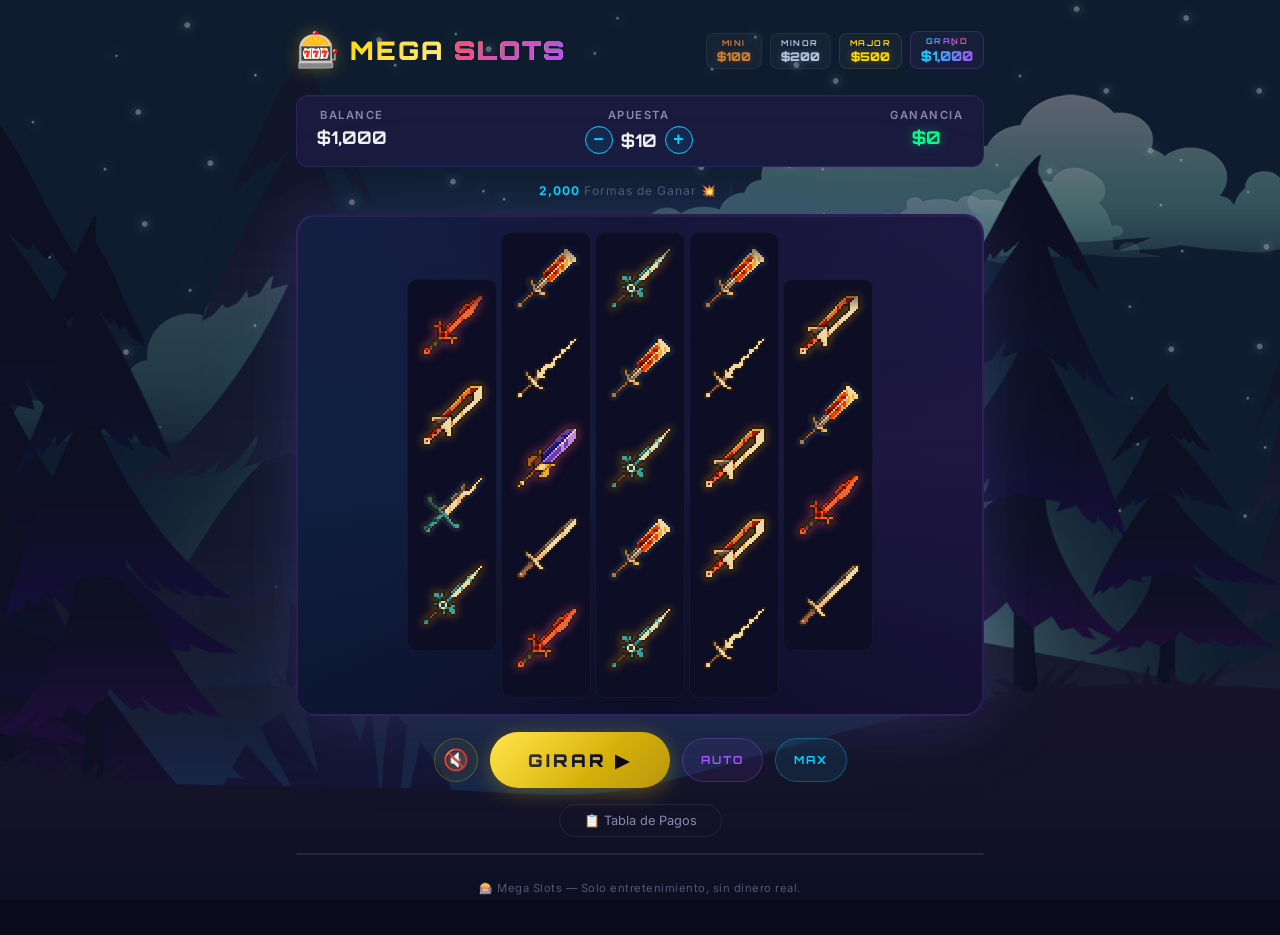
==== commit f87f0f3d: "Replace single jackpot with 4-tier system (Mini/Minor/Major/Grand) based on bet multiplier" ====
--- a/SLotou/index.html
+++ b/SLotou/index.html
@@ -29,9 +29,23 @@
         <span class="logo-icon">🎰</span>
         <h1>MEGA <span class="accent">SLOTS</span></h1>
       </div>
-      <div class="jackpot-display" id="jackpotDisplay">
-        <span class="jackpot-label">💎 JACKPOT</span>
-        <span class="jackpot-amount" id="jackpotAmount">$50,000</span>
+      <div class="jackpot-tiers" id="jackpotTiers">
+        <div class="jackpot-tier tier-mini">
+          <span class="tier-label">MINI</span>
+          <span class="tier-amount" id="jpMini">$100</span>
+        </div>
+        <div class="jackpot-tier tier-minor">
+          <span class="tier-label">MINOR</span>
+          <span class="tier-amount" id="jpMinor">$200</span>
+        </div>
+        <div class="jackpot-tier tier-major">
+          <span class="tier-label">MAJOR</span>
+          <span class="tier-amount" id="jpMajor">$500</span>
+        </div>
+        <div class="jackpot-tier tier-grand">
+          <span class="tier-label">GRAND</span>
+          <span class="tier-amount" id="jpGrand">$1,000</span>
+        </div>
       </div>
     </header>
 
--- a/SLotou/style.css
+++ b/SLotou/style.css
@@ -209,34 +209,68 @@
   background-clip: text;
 }
 
-.jackpot-display {
+.jackpot-tiers {
+  display: flex;
+  gap: 8px;
+  align-items: flex-end;
+}
+
+.jackpot-tier {
   display: flex;
   flex-direction: column;
-  align-items: flex-end;
-  gap: 2px;
-}
-
-.jackpot-label {
-  font-size: 0.65rem;
+  align-items: center;
+  gap: 1px;
+  padding: 4px 10px;
+  border-radius: 8px;
+  background: rgba(255, 255, 255, 0.03);
+  border: 1px solid rgba(255, 255, 255, 0.06);
+}
+
+.tier-label {
+  font-family: 'Orbitron', monospace;
+  font-size: 0.5rem;
   font-weight: 700;
-  text-transform: uppercase;
-  letter-spacing: 2px;
-  color: var(--gold);
-  text-shadow: 0 0 10px var(--gold-glow);
-}
-
-.jackpot-amount {
-  font-family: 'Orbitron', monospace;
-  font-size: 1.3rem;
+  letter-spacing: 1.5px;
+}
+
+.tier-amount {
+  font-family: 'Orbitron', monospace;
+  font-size: 0.75rem;
   font-weight: 900;
-  color: var(--gold);
-  text-shadow: 0 0 20px var(--gold-glow), 0 0 40px rgba(255, 215, 0, 0.15);
-  animation: jackpotPulse 1.5s ease-in-out infinite;
-}
-
-@keyframes jackpotPulse {
-  0%, 100% { text-shadow: 0 0 20px var(--gold-glow); }
-  50% { text-shadow: 0 0 30px var(--gold-glow), 0 0 60px rgba(255, 215, 0, 0.2); }
+}
+
+/* Mini — bronze */
+.tier-mini .tier-label { color: #cd7f32; }
+.tier-mini .tier-amount { color: #cd7f32; text-shadow: 0 0 6px rgba(205, 127, 50, 0.3); }
+
+/* Minor — silver */
+.tier-minor .tier-label { color: #b0c4de; }
+.tier-minor .tier-amount { color: #b0c4de; text-shadow: 0 0 6px rgba(176, 196, 222, 0.3); }
+
+/* Major — gold */
+.tier-major .tier-label { color: var(--gold); }
+.tier-major .tier-amount { color: var(--gold); text-shadow: 0 0 8px var(--gold-glow); }
+.tier-major { border-color: rgba(255, 215, 0, 0.12); }
+
+/* Grand — diamond/prismatic */
+.tier-grand .tier-label {
+  background: linear-gradient(90deg, #00d4ff, #a855f7, #ff4d6d);
+  -webkit-background-clip: text;
+  -webkit-text-fill-color: transparent;
+  background-clip: text;
+}
+.tier-grand .tier-amount {
+  background: linear-gradient(90deg, #00d4ff, #a855f7, #ff4d6d);
+  background-size: 200% auto;
+  -webkit-background-clip: text;
+  -webkit-text-fill-color: transparent;
+  background-clip: text;
+  animation: shimmerText 3s linear infinite;
+  font-size: 0.85rem;
+}
+.tier-grand {
+  border-color: rgba(168, 85, 247, 0.2);
+  background: rgba(168, 85, 247, 0.06);
 }
 
 /* ═══════════════════════════════════════════
@@ -1338,8 +1372,24 @@
     font-size: 1.6rem;
   }
 
-  .jackpot-amount {
-    font-size: 1rem;
+  .jackpot-tiers {
+    gap: 4px;
+  }
+
+  .jackpot-tier {
+    padding: 3px 6px;
+  }
+
+  .tier-label {
+    font-size: 0.4rem;
+  }
+
+  .tier-amount {
+    font-size: 0.6rem;
+  }
+
+  .tier-grand .tier-amount {
+    font-size: 0.65rem;
   }
 
   .balance-bar {
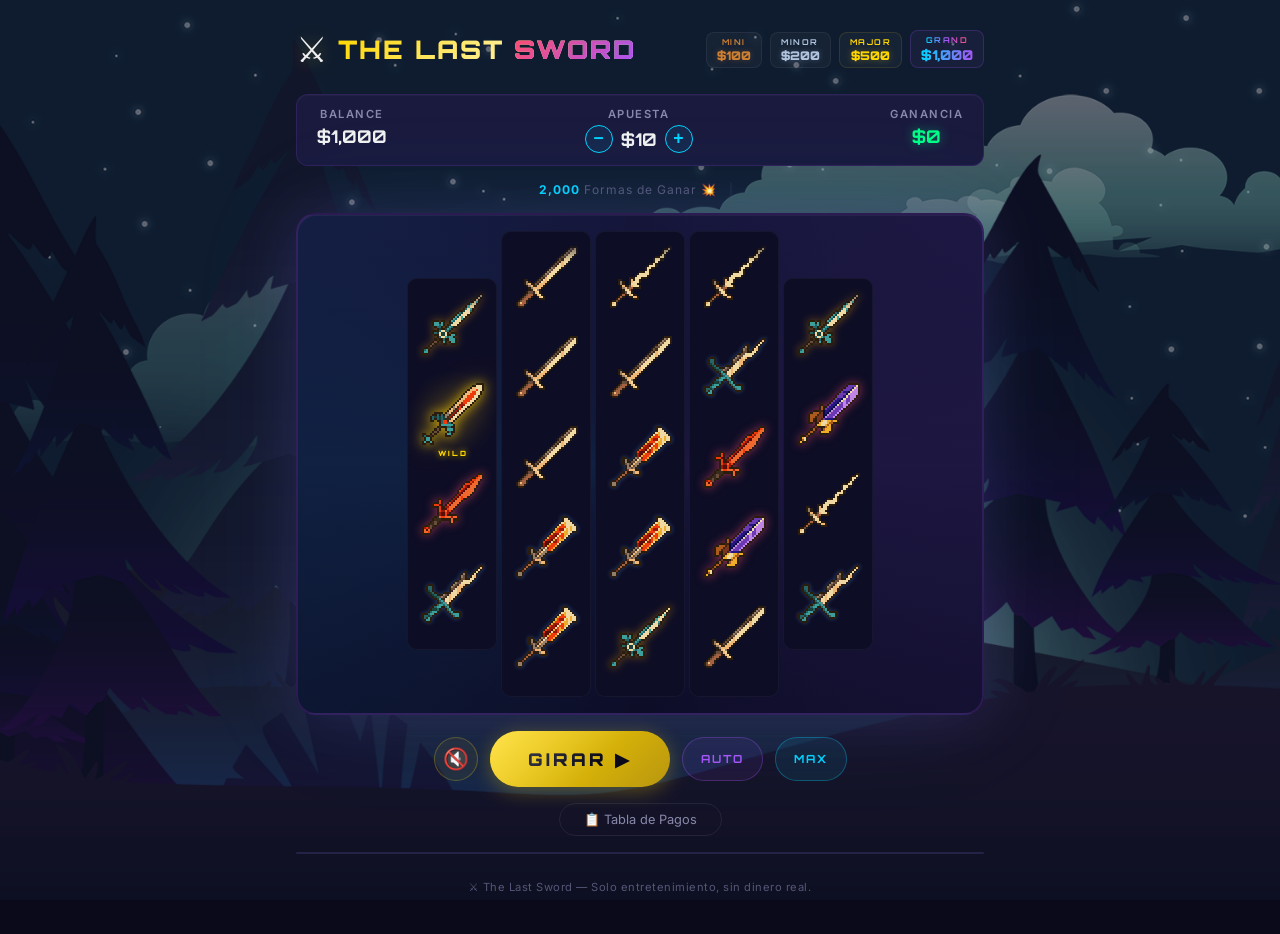
==== commit bcf04182: "Rename game to The Last Sword" ====
--- a/SLotou/index.html
+++ b/SLotou/index.html
@@ -3,7 +3,7 @@
 <head>
   <meta charset="UTF-8">
   <meta name="viewport" content="width=device-width, initial-scale=1.0">
-  <title>🎰 Mega Slots — Fortune Reels</title>
+  <title>⚔️ The Last Sword — Slot</title>
   <meta name="description" content="Juego de tragamonedas con 3 filas y 5 columnas. Gira los carretes y gana premios.">
   <link rel="preconnect" href="https://fonts.googleapis.com">
   <link href="https://fonts.googleapis.com/css2?family=Orbitron:wght@400;700;900&family=Inter:wght@400;600;700&display=swap" rel="stylesheet">
@@ -26,8 +26,8 @@
     <!-- Header -->
     <header class="header">
       <div class="logo">
-        <span class="logo-icon">🎰</span>
-        <h1>MEGA <span class="accent">SLOTS</span></h1>
+        <span class="logo-icon">⚔️</span>
+        <h1>THE LAST <span class="accent">SWORD</span></h1>
       </div>
       <div class="jackpot-tiers" id="jackpotTiers">
         <div class="jackpot-tier tier-mini">
@@ -182,7 +182,7 @@
 
     <!-- Footer -->
     <footer class="footer">
-      <p>🎰 Mega Slots — Solo entretenimiento, sin dinero real.</p>
+      <p>⚔️ The Last Sword — Solo entretenimiento, sin dinero real.</p>
     </footer>
   </div>
 
--- a/SLotou/style.css
+++ b/SLotou/style.css
@@ -1,5 +1,5 @@
 /* ═══════════════════════════════════════════
-   MEGA SLOTS — Design System
+   THE LAST SWORD — Design System
    ═══════════════════════════════════════════ */
 
 :root {
